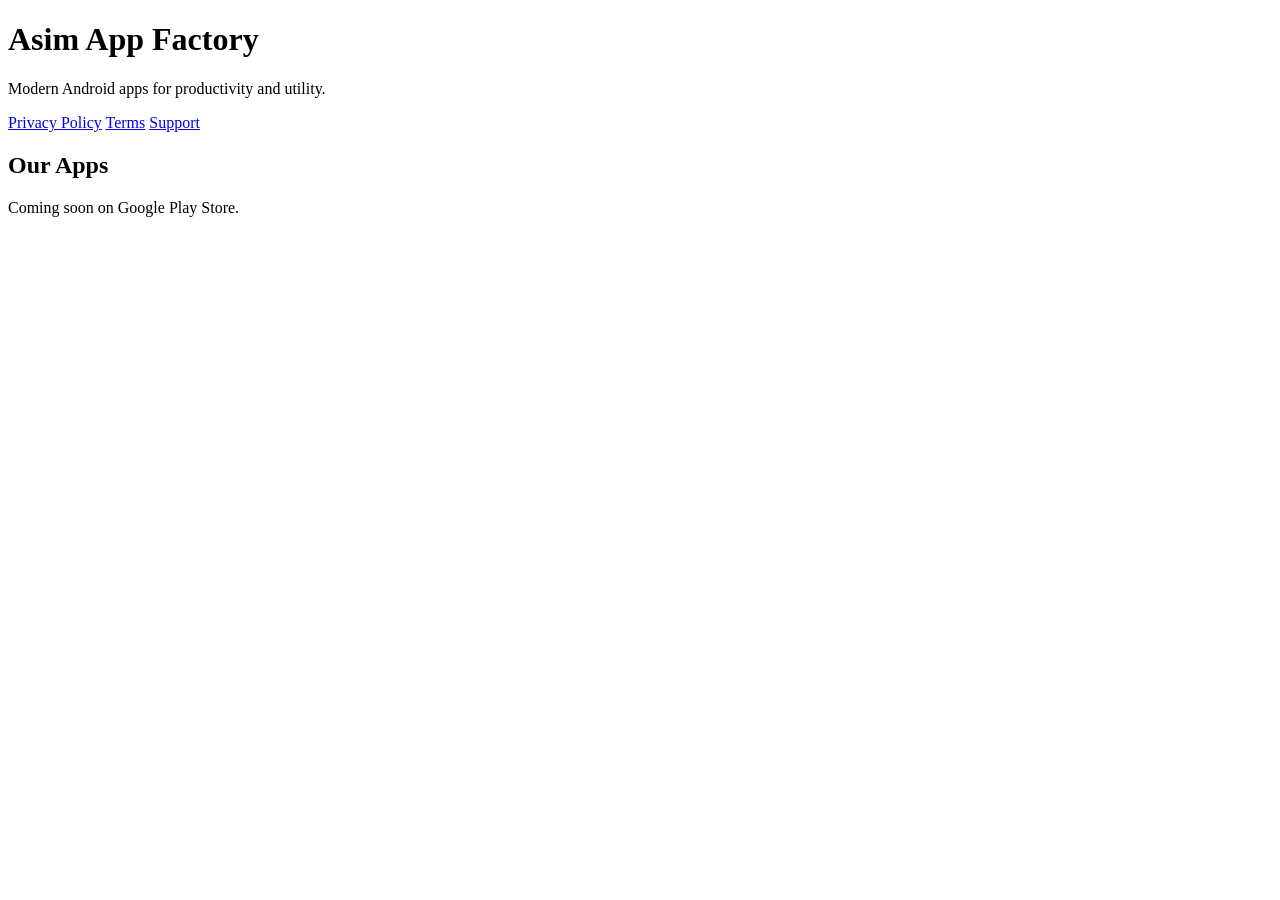
==== index.html @ 38bc04d2 "Add files via upload" ====
<!DOCTYPE html>
<html lang="en">
<head>
  <meta charset="UTF-8">
  <meta name="viewport" content="width=device-width, initial-scale=1.0">
  <title>Asim App Factory</title>
  <link rel="stylesheet" href="style.css">
</head>
<body>
  <header>
    <h1>Asim App Factory</h1>
    <p>Modern Android apps for productivity and utility.</p>
  </header>

  <nav>
    <a href="privacy-policy.html">Privacy Policy</a>
    <a href="terms.html">Terms</a>
    <a href="support.html">Support</a>
  </nav>

  <main>
    <h2>Our Apps</h2>
    <p>Coming soon on Google Play Store.</p>
  </main>
</body>
</html>
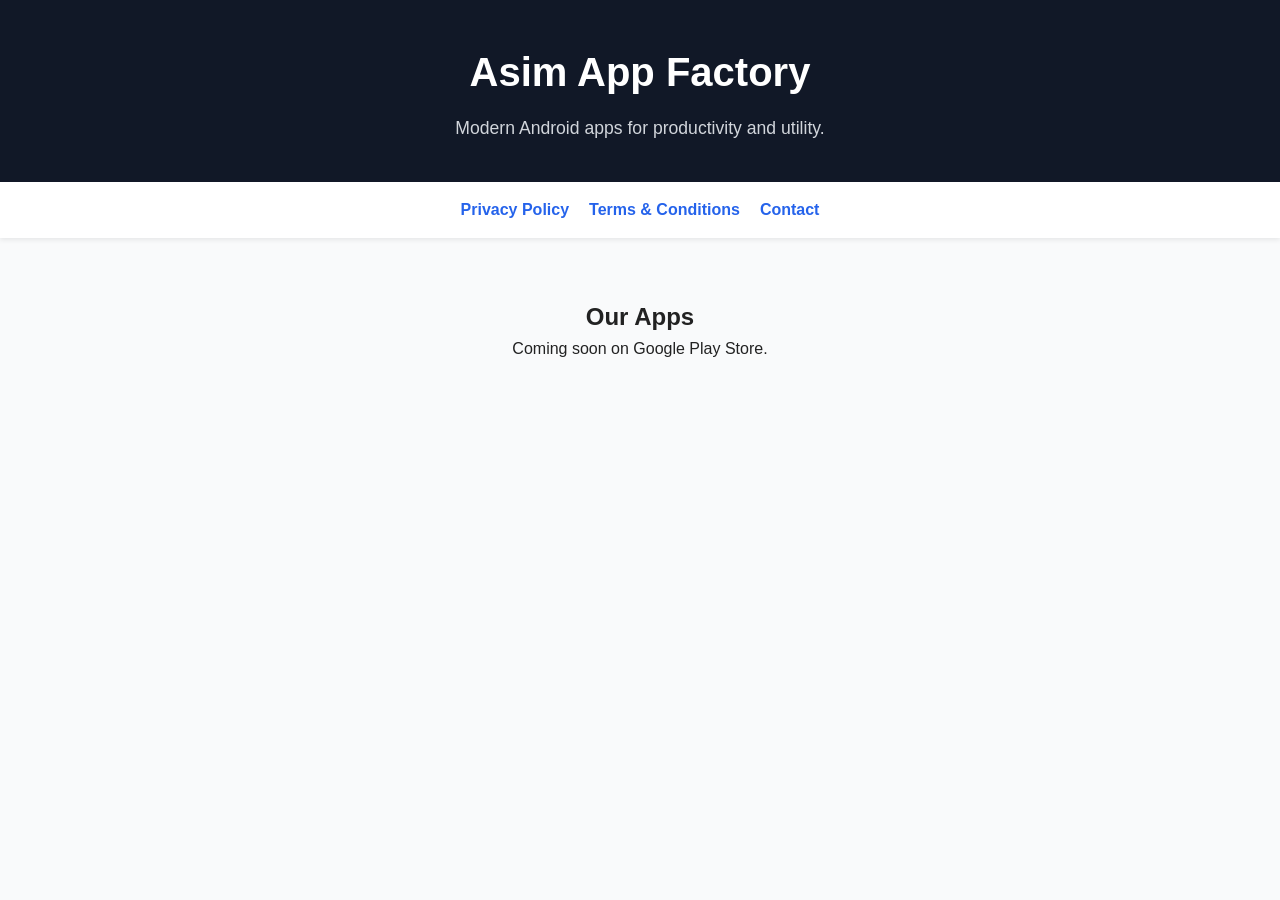
==== commit 8fcc34ec: "Update index.html" ====
--- a/index.html
+++ b/index.html
@@ -14,8 +14,8 @@
 
   <nav>
     <a href="privacy-policy.html">Privacy Policy</a>
-    <a href="terms.html">Terms</a>
-    <a href="support.html">Support</a>
+    <a href="terms.html">Terms & Conditions</a>
+    <a href="support.html">Contact</a>
   </nav>
 
   <main>
@@ -23,4 +23,4 @@
     <p>Coming soon on Google Play Store.</p>
   </main>
 </body>
-</html>+</html>
--- a/style.css
+++ b/style.css
@@ -0,0 +1,91 @@
+* {
+    margin: 0;
+    padding: 0;
+    box-sizing: border-box;
+}
+
+body {
+    font-family: Arial, sans-serif;
+    background-color: #f9fafb;
+    color: #222;
+    line-height: 1.6;
+}
+
+header {
+    background: #111827;
+    color: white;
+    padding: 40px 20px;
+    text-align: center;
+}
+
+header h1 {
+    font-size: 2.5rem;
+}
+
+header p {
+    margin-top: 10px;
+    font-size: 1.1rem;
+    color: #d1d5db;
+}
+
+nav {
+    display: flex;
+    justify-content: center;
+    gap: 20px;
+    background: white;
+    padding: 15px;
+    box-shadow: 0 2px 5px rgba(0,0,0,0.08);
+}
+
+nav a {
+    text-decoration: none;
+    color: #2563eb;
+    font-weight: bold;
+}
+
+nav a:hover {
+    color: #1d4ed8;
+}
+
+main {
+    max-width: 900px;
+    margin: 40px auto;
+    padding: 20px;
+    text-align: center;
+}
+
+section {
+    margin-bottom: 40px;
+}
+
+footer {
+    text-align: center;
+    padding: 20px;
+    background: #111827;
+    color: white;
+    margin-top: 40px;
+}
+
+.button {
+    display: inline-block;
+    background: #2563eb;
+    color: white;
+    padding: 12px 24px;
+    border-radius: 8px;
+    text-decoration: none;
+    margin-top: 15px;
+}
+
+.button:hover {
+    background: #1d4ed8;
+}
+
+@media (max-width: 768px) {
+    nav {
+        flex-direction: column;
+    }
+
+    header h1 {
+        font-size: 2rem;
+    }
+}
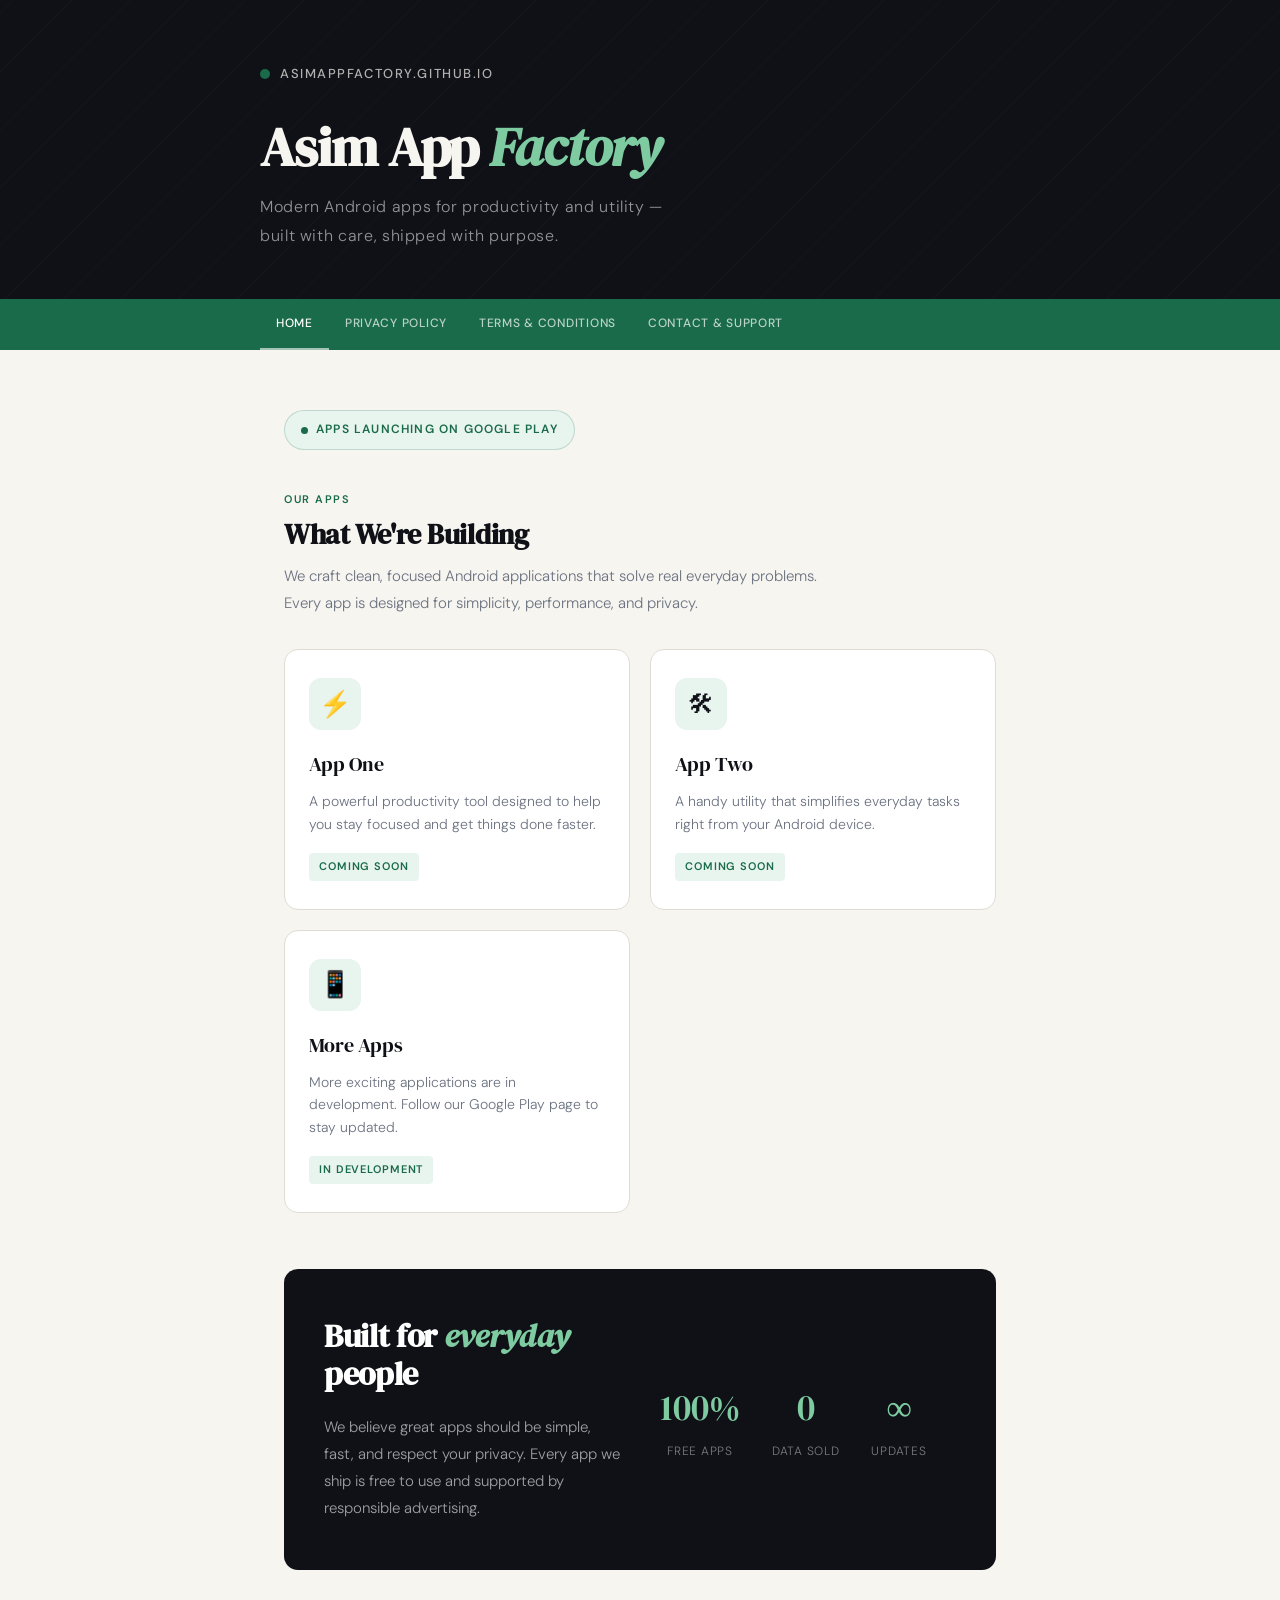
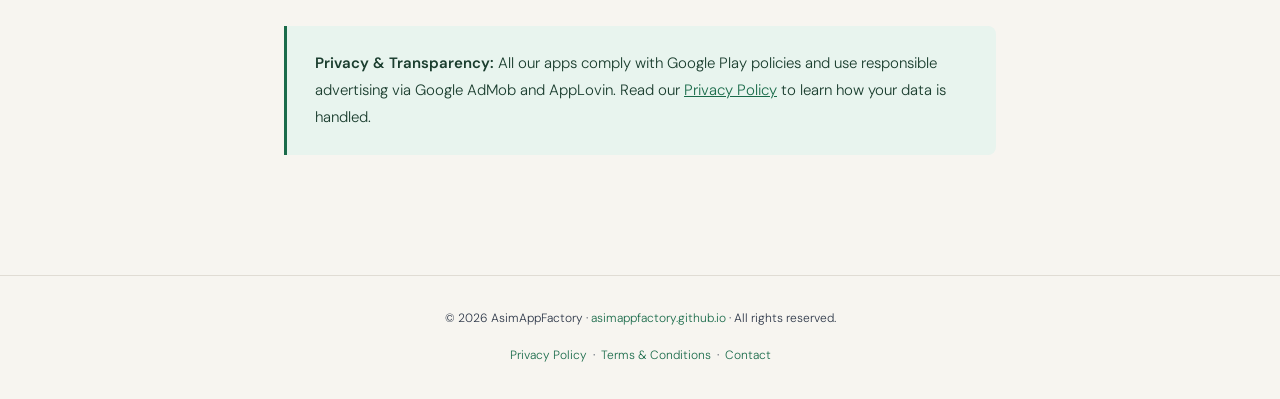
==== commit 0da7f472: "Add files via upload" ====
--- a/index.html
+++ b/index.html
@@ -1,26 +1,212 @@
 <!DOCTYPE html>
 <html lang="en">
 <head>
-  <meta charset="UTF-8">
-  <meta name="viewport" content="width=device-width, initial-scale=1.0">
+  <meta charset="UTF-8" />
+  <meta name="viewport" content="width=device-width, initial-scale=1.0"/>
   <title>Asim App Factory</title>
-  <link rel="stylesheet" href="style.css">
+  <link href="https://fonts.googleapis.com/css2?family=DM+Serif+Display:ital@0;1&family=DM+Sans:wght@300;400;500;600&display=swap" rel="stylesheet"/>
+  <link rel="stylesheet" href="style.css"/>
+  <style>
+    /* ── HOME-SPECIFIC STYLES ── */
+    .hero-tagline {
+      font-size: clamp(14px, 2vw, 16px);
+      color: rgba(255,255,255,.55);
+      font-weight: 300;
+      letter-spacing: .04em;
+      margin-top: 12px;
+      max-width: 420px;
+    }
+
+    .coming-soon-badge {
+      display: inline-flex;
+      align-items: center;
+      gap: 8px;
+      background: var(--accent-light);
+      color: var(--accent);
+      font-size: 12px;
+      font-weight: 600;
+      letter-spacing: .10em;
+      text-transform: uppercase;
+      padding: 8px 16px;
+      border-radius: 100px;
+      margin-bottom: 40px;
+      border: 1px solid rgba(26,107,74,.2);
+    }
+    .coming-soon-badge .dot {
+      width: 7px; height: 7px;
+      background: var(--accent);
+      border-radius: 50%;
+      animation: pulse 2s ease-in-out infinite;
+    }
+
+    .apps-grid {
+      display: grid;
+      grid-template-columns: repeat(auto-fill, minmax(260px, 1fr));
+      gap: 20px;
+      margin: 32px 0 56px;
+    }
+    .app-card {
+      background: #fff;
+      border: 1px solid var(--border);
+      border-radius: 14px;
+      padding: 28px 24px;
+      transition: box-shadow .25s, transform .25s;
+      position: relative;
+      overflow: hidden;
+    }
+    .app-card::before {
+      content: '';
+      position: absolute;
+      top: 0; left: 0; right: 0;
+      height: 3px;
+      background: var(--accent);
+      transform: scaleX(0);
+      transform-origin: left;
+      transition: transform .3s ease;
+    }
+    .app-card:hover { box-shadow: 0 8px 32px rgba(0,0,0,.09); transform: translateY(-3px); }
+    .app-card:hover::before { transform: scaleX(1); }
+    .app-icon {
+      width: 52px; height: 52px;
+      background: var(--accent-light);
+      border-radius: 12px;
+      display: flex; align-items: center; justify-content: center;
+      font-size: 26px;
+      margin-bottom: 16px;
+    }
+    .app-name { font-family: 'DM Serif Display', serif; font-size: 20px; margin-bottom: 8px; color: var(--ink); }
+    .app-desc { font-size: 14px; color: var(--muted); line-height: 1.6; margin-bottom: 16px; }
+    .app-status {
+      display: inline-block;
+      font-size: 11px;
+      font-weight: 600;
+      letter-spacing: .08em;
+      text-transform: uppercase;
+      padding: 4px 10px;
+      border-radius: 4px;
+      background: var(--accent-light);
+      color: var(--accent);
+    }
+
+    /* About strip */
+    .about-strip {
+      background: var(--ink);
+      border-radius: 14px;
+      padding: 48px 40px;
+      color: var(--paper);
+      display: grid;
+      grid-template-columns: 1fr 1fr;
+      gap: 40px;
+      align-items: center;
+      margin-bottom: 56px;
+    }
+    .about-strip h2 { font-family: 'DM Serif Display', serif; font-size: clamp(22px, 3.5vw, 32px); color: #fff; line-height: 1.2; }
+    .about-strip h2 em { font-style: italic; color: #7ecba1; }
+    .about-strip p { color: rgba(255,255,255,.6); font-size: 15px; }
+    .stat-row { display: flex; gap: 32px; }
+    .stat { text-align: center; }
+    .stat-num { font-family: 'DM Serif Display', serif; font-size: 36px; color: #7ecba1; }
+    .stat-label { font-size: 12px; color: rgba(255,255,255,.45); letter-spacing: .06em; text-transform: uppercase; }
+
+    @media(max-width: 600px) {
+      .about-strip { grid-template-columns: 1fr; padding: 32px 24px; }
+      .stat-row { justify-content: flex-start; }
+    }
+  </style>
 </head>
 <body>
+
+  <!-- ── HEADER ── -->
   <header>
-    <h1>Asim App Factory</h1>
-    <p>Modern Android apps for productivity and utility.</p>
+    <div class="header-inner">
+      <div class="brand">
+        <span class="brand-dot"></span>
+        <span class="brand-name">asimappfactory.github.io</span>
+      </div>
+      <h1>Asim App <em>Factory</em></h1>
+      <p class="hero-tagline">Modern Android apps for productivity and utility — built with care, shipped with purpose.</p>
+    </div>
   </header>
 
-  <nav>
-    <a href="privacy-policy.html">Privacy Policy</a>
-    <a href="terms.html">Terms & Conditions</a>
-    <a href="support.html">Contact</a>
+  <!-- ── STICKY NAV ── -->
+  <nav class="toc-bar" aria-label="Site navigation">
+    <div class="toc-inner">
+      <a href="index.html" class="active">Home</a>
+      <a href="privacy-policy.html">Privacy Policy</a>
+      <a href="terms.html">Terms &amp; Conditions</a>
+      <a href="support.html">Contact &amp; Support</a>
+    </div>
   </nav>
 
+  <!-- ── MAIN ── -->
   <main>
-    <h2>Our Apps</h2>
-    <p>Coming soon on Google Play Store.</p>
+
+    <div class="coming-soon-badge">
+      <span class="dot"></span>
+      Apps launching on Google Play
+    </div>
+
+    <div class="section-label">Our Apps</div>
+    <h2 class="section-heading">What We're Building</h2>
+    <p class="section-intro">We craft clean, focused Android applications that solve real everyday problems. Every app is designed for simplicity, performance, and privacy.</p>
+
+    <div class="apps-grid">
+      <div class="app-card">
+        <div class="app-icon">⚡</div>
+        <div class="app-name">App One</div>
+        <div class="app-desc">A powerful productivity tool designed to help you stay focused and get things done faster.</div>
+        <span class="app-status">Coming Soon</span>
+      </div>
+      <div class="app-card">
+        <div class="app-icon">🛠</div>
+        <div class="app-name">App Two</div>
+        <div class="app-desc">A handy utility that simplifies everyday tasks right from your Android device.</div>
+        <span class="app-status">Coming Soon</span>
+      </div>
+      <div class="app-card">
+        <div class="app-icon">📱</div>
+        <div class="app-name">More Apps</div>
+        <div class="app-desc">More exciting applications are in development. Follow our Google Play page to stay updated.</div>
+        <span class="app-status">In Development</span>
+      </div>
+    </div>
+
+    <div class="about-strip">
+      <div>
+        <h2>Built for <em>everyday</em> people</h2>
+        <p style="margin-top:16px;">We believe great apps should be simple, fast, and respect your privacy. Every app we ship is free to use and supported by responsible advertising.</p>
+      </div>
+      <div class="stat-row">
+        <div class="stat">
+          <div class="stat-num">100%</div>
+          <div class="stat-label">Free Apps</div>
+        </div>
+        <div class="stat">
+          <div class="stat-num">0</div>
+          <div class="stat-label">Data Sold</div>
+        </div>
+        <div class="stat">
+          <div class="stat-num">∞</div>
+          <div class="stat-label">Updates</div>
+        </div>
+      </div>
+    </div>
+
+    <div class="info-card">
+      <strong>Privacy &amp; Transparency:</strong> All our apps comply with Google Play policies and use responsible advertising via Google AdMob and AppLovin. Read our <a href="privacy-policy.html">Privacy Policy</a> to learn how your data is handled.
+    </div>
+
   </main>
+
+  <!-- ── FOOTER ── -->
+  <footer>
+    <p>© 2026 AsimAppFactory · <a href="https://asimappfactory.github.io">asimappfactory.github.io</a> · All rights reserved.</p>
+    <p style="margin-top:6px;">
+      <a href="privacy-policy.html">Privacy Policy</a> &nbsp;·&nbsp;
+      <a href="terms.html">Terms &amp; Conditions</a> &nbsp;·&nbsp;
+      <a href="support.html">Contact</a>
+    </p>
+  </footer>
+
 </body>
 </html>
--- a/style.css
+++ b/style.css
@@ -1,91 +1,324 @@
-* {
-    margin: 0;
-    padding: 0;
-    box-sizing: border-box;
-}
+/* ════════════════════════════════════════
+   AsimAppFactory – Shared Design System
+   style.css  (all pages import this)
+   ════════════════════════════════════════ */
+
+*, *::before, *::after { box-sizing: border-box; margin: 0; padding: 0; }
+
+:root {
+  --ink: #0f1117;
+  --paper: #f7f5f0;
+  --accent: #1a6b4a;
+  --accent-light: #e8f4ee;
+  --muted: #6b7280;
+  --border: #e0dcd4;
+  --rule: #c8c0b4;
+}
+
+html { scroll-behavior: smooth; }
 
 body {
-    font-family: Arial, sans-serif;
-    background-color: #f9fafb;
-    color: #222;
-    line-height: 1.6;
-}
-
+  background: var(--paper);
+  color: var(--ink);
+  font-family: 'DM Sans', sans-serif;
+  font-weight: 300;
+  line-height: 1.8;
+  font-size: 16px;
+}
+
+/* ── HEADER ── */
 header {
-    background: #111827;
-    color: white;
-    padding: 40px 20px;
-    text-align: center;
-}
-
+  background: var(--ink);
+  color: var(--paper);
+  padding: 60px 24px 48px;
+  position: relative;
+  overflow: hidden;
+}
+header::before {
+  content: '';
+  position: absolute;
+  inset: 0;
+  background: repeating-linear-gradient(
+    -45deg,
+    transparent,
+    transparent 40px,
+    rgba(255,255,255,.025) 40px,
+    rgba(255,255,255,.025) 41px
+  );
+}
+.header-inner {
+  max-width: 760px;
+  margin: 0 auto;
+  position: relative;
+}
+.brand {
+  display: inline-flex;
+  align-items: center;
+  gap: 10px;
+  margin-bottom: 32px;
+}
+.brand-dot {
+  width: 10px; height: 10px;
+  background: var(--accent);
+  border-radius: 50%;
+  display: inline-block;
+  animation: pulse 2s ease-in-out infinite;
+}
+@keyframes pulse {
+  0%, 100% { transform: scale(1); opacity: 1; }
+  50%       { transform: scale(1.4); opacity: .7; }
+}
+.brand-name {
+  font-family: 'DM Sans', sans-serif;
+  font-weight: 500;
+  font-size: 13px;
+  letter-spacing: .12em;
+  text-transform: uppercase;
+  opacity: .7;
+}
 header h1 {
-    font-size: 2.5rem;
-}
-
-header p {
-    margin-top: 10px;
-    font-size: 1.1rem;
-    color: #d1d5db;
-}
-
-nav {
-    display: flex;
-    justify-content: center;
-    gap: 20px;
-    background: white;
-    padding: 15px;
-    box-shadow: 0 2px 5px rgba(0,0,0,0.08);
-}
-
-nav a {
-    text-decoration: none;
-    color: #2563eb;
-    font-weight: bold;
-}
-
-nav a:hover {
-    color: #1d4ed8;
-}
-
+  font-family: 'DM Serif Display', serif;
+  font-size: clamp(36px, 6vw, 54px);
+  line-height: 1.1;
+  margin-bottom: 16px;
+  letter-spacing: -.02em;
+}
+header h1 em {
+  font-style: italic;
+  color: #7ecba1;
+}
+.meta {
+  font-size: 13px;
+  opacity: .5;
+  letter-spacing: .04em;
+}
+
+/* ── STICKY NAV ── */
+.toc-bar {
+  background: var(--accent);
+  padding: 0 24px;
+  position: sticky;
+  top: 0;
+  z-index: 100;
+  overflow-x: auto;
+  -webkit-overflow-scrolling: touch;
+}
+.toc-bar::-webkit-scrollbar { display: none; }
+.toc-inner {
+  max-width: 760px;
+  margin: 0 auto;
+  display: flex;
+  gap: 0;
+}
+.toc-bar a {
+  color: rgba(255,255,255,.7);
+  text-decoration: none;
+  font-size: 12px;
+  font-weight: 500;
+  letter-spacing: .06em;
+  text-transform: uppercase;
+  padding: 14px 16px;
+  white-space: nowrap;
+  border-bottom: 2px solid transparent;
+  transition: color .2s, border-color .2s;
+}
+.toc-bar a:hover,
+.toc-bar a.active {
+  color: #fff;
+  border-bottom-color: rgba(255,255,255,.6);
+}
+
+/* ── MAIN ── */
 main {
-    max-width: 900px;
-    margin: 40px auto;
-    padding: 20px;
-    text-align: center;
-}
-
+  max-width: 760px;
+  margin: 0 auto;
+  padding: 60px 24px 80px;
+}
+
+/* ── TYPOGRAPHY ── */
+.section-label {
+  font-size: 11px;
+  font-weight: 600;
+  letter-spacing: .14em;
+  text-transform: uppercase;
+  color: var(--accent);
+  margin-bottom: 8px;
+}
+.section-heading {
+  font-family: 'DM Serif Display', serif;
+  font-size: clamp(22px, 3.5vw, 28px);
+  letter-spacing: -.01em;
+  line-height: 1.2;
+  margin-bottom: 12px;
+  color: var(--ink);
+}
+.section-intro {
+  color: var(--muted);
+  font-size: 15px;
+  margin-bottom: 32px;
+  max-width: 560px;
+}
+
+h2 {
+  font-family: 'DM Serif Display', serif;
+  font-size: clamp(22px, 3.5vw, 28px);
+  letter-spacing: -.01em;
+  line-height: 1.2;
+  margin-bottom: 20px;
+  color: var(--ink);
+}
+h3 {
+  font-family: 'DM Serif Display', serif;
+  font-size: 18px;
+  margin-bottom: 12px;
+  color: var(--ink);
+}
+
+p { margin-bottom: 16px; color: #2d3748; }
+p:last-child { margin-bottom: 0; }
+
+ul, ol {
+  padding-left: 20px;
+  margin-bottom: 16px;
+  color: #2d3748;
+}
+li { margin-bottom: 8px; }
+li::marker { color: var(--accent); }
+
+a { color: var(--accent); }
+
+/* ── SECTIONS ── */
 section {
-    margin-bottom: 40px;
-}
-
+  margin-bottom: 52px;
+  padding-bottom: 52px;
+  border-bottom: 1px solid var(--border);
+}
+section:last-of-type { border-bottom: none; }
+
+/* ── REUSABLE COMPONENTS ── */
+
+/* Info / intro card */
+.info-card {
+  background: var(--accent-light);
+  border-left: 3px solid var(--accent);
+  border-radius: 0 8px 8px 0;
+  padding: 24px 28px;
+  margin-bottom: 40px;
+  font-size: 15px;
+  color: #1a3d2e;
+}
+.info-card strong { font-weight: 600; }
+
+/* White bordered highlight box */
+.highlight-box {
+  background: #fff;
+  border: 1px solid var(--border);
+  border-radius: 10px;
+  padding: 24px 28px;
+  margin: 20px 0;
+}
+
+/* Network / feature card grid */
+.card-grid {
+  display: grid;
+  grid-template-columns: repeat(auto-fit, minmax(200px, 1fr));
+  gap: 16px;
+  margin: 24px 0;
+}
+.card-item {
+  border: 1px solid var(--border);
+  border-radius: 10px;
+  padding: 20px;
+  background: #fff;
+  transition: box-shadow .2s, transform .2s;
+}
+.card-item:hover {
+  box-shadow: 0 4px 20px rgba(0,0,0,.08);
+  transform: translateY(-2px);
+}
+.card-item .card-name {
+  font-weight: 600;
+  font-size: 14px;
+  margin-bottom: 6px;
+  color: var(--ink);
+}
+.card-item .card-desc {
+  font-size: 13px;
+  color: var(--muted);
+  line-height: 1.5;
+}
+.card-item a {
+  display: inline-block;
+  margin-top: 10px;
+  font-size: 12px;
+  font-weight: 500;
+  color: var(--accent);
+  text-decoration: none;
+  border-bottom: 1px solid currentColor;
+}
+
+/* Rights list */
+.rights-list {
+  list-style: none;
+  padding: 0;
+}
+.rights-list li {
+  display: flex;
+  gap: 12px;
+  align-items: flex-start;
+  padding: 12px 0;
+  border-bottom: 1px solid var(--border);
+}
+.rights-list li:last-child { border-bottom: none; }
+.rights-list .icon {
+  flex-shrink: 0;
+  width: 28px; height: 28px;
+  background: var(--accent-light);
+  color: var(--accent);
+  border-radius: 6px;
+  display: flex; align-items: center; justify-content: center;
+  font-size: 14px;
+}
+.rights-list .text strong { display: block; font-size: 14px; font-weight: 600; margin-bottom: 2px; }
+.rights-list .text span   { font-size: 13px; color: var(--muted); }
+
+/* Dark CTA / contact card */
+.dark-card {
+  background: var(--ink);
+  color: var(--paper);
+  border-radius: 12px;
+  padding: 36px;
+  text-align: center;
+}
+.dark-card h2 { color: #fff; margin-bottom: 10px; }
+.dark-card p  { color: rgba(255,255,255,.6); margin-bottom: 20px; }
+.dark-card a.btn {
+  display: inline-block;
+  background: var(--accent);
+  color: #fff;
+  text-decoration: none;
+  padding: 12px 28px;
+  border-radius: 6px;
+  font-weight: 500;
+  font-size: 14px;
+  letter-spacing: .04em;
+  transition: opacity .2s;
+}
+.dark-card a.btn:hover { opacity: .85; }
+
+/* ── FOOTER ── */
 footer {
-    text-align: center;
-    padding: 20px;
-    background: #111827;
-    color: white;
-    margin-top: 40px;
-}
-
-.button {
-    display: inline-block;
-    background: #2563eb;
-    color: white;
-    padding: 12px 24px;
-    border-radius: 8px;
-    text-decoration: none;
-    margin-top: 15px;
-}
-
-.button:hover {
-    background: #1d4ed8;
-}
-
-@media (max-width: 768px) {
-    nav {
-        flex-direction: column;
-    }
-
-    header h1 {
-        font-size: 2rem;
-    }
-}
+  text-align: center;
+  padding: 32px 24px;
+  font-size: 12px;
+  color: var(--muted);
+  border-top: 1px solid var(--border);
+}
+footer a { color: var(--accent); text-decoration: none; }
+
+/* ── RESPONSIVE ── */
+@media (max-width: 480px) {
+  header { padding: 40px 20px 36px; }
+  main   { padding: 40px 20px 60px; }
+  .dark-card { padding: 28px 20px; }
+}
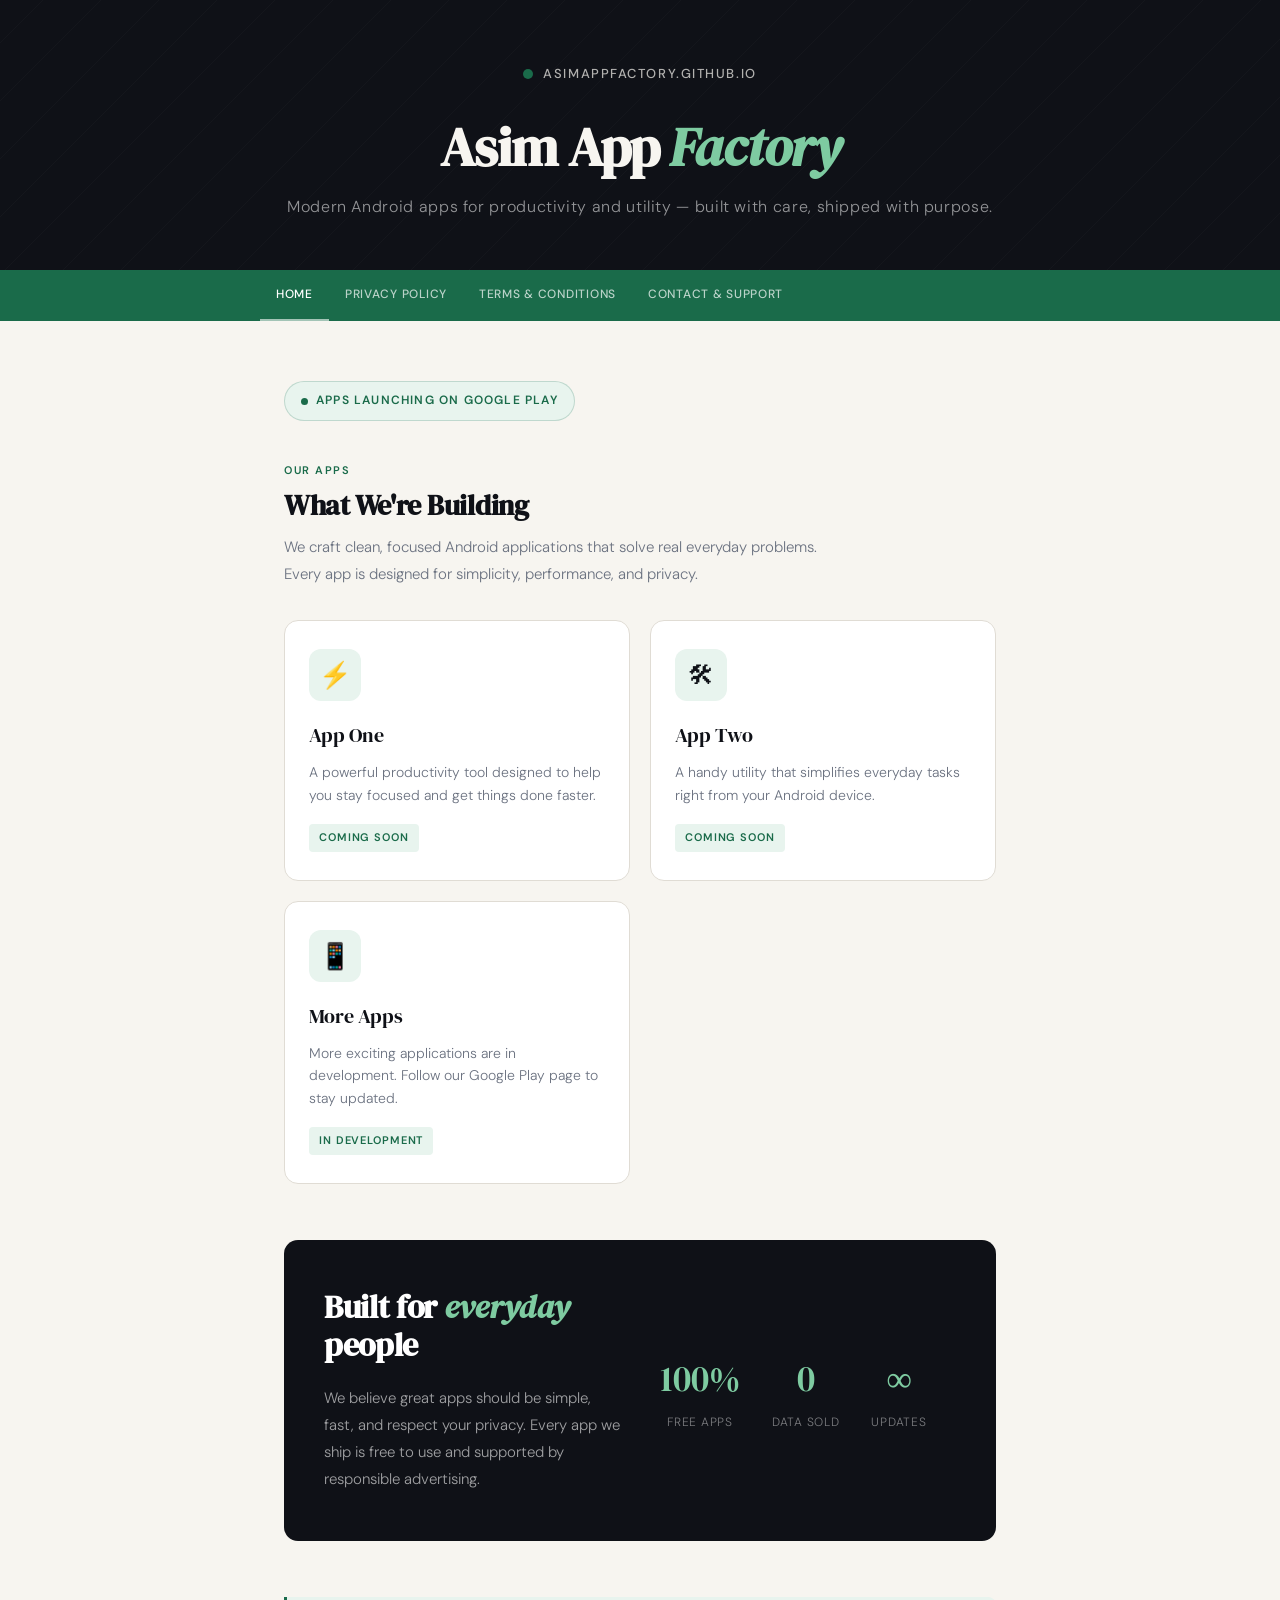
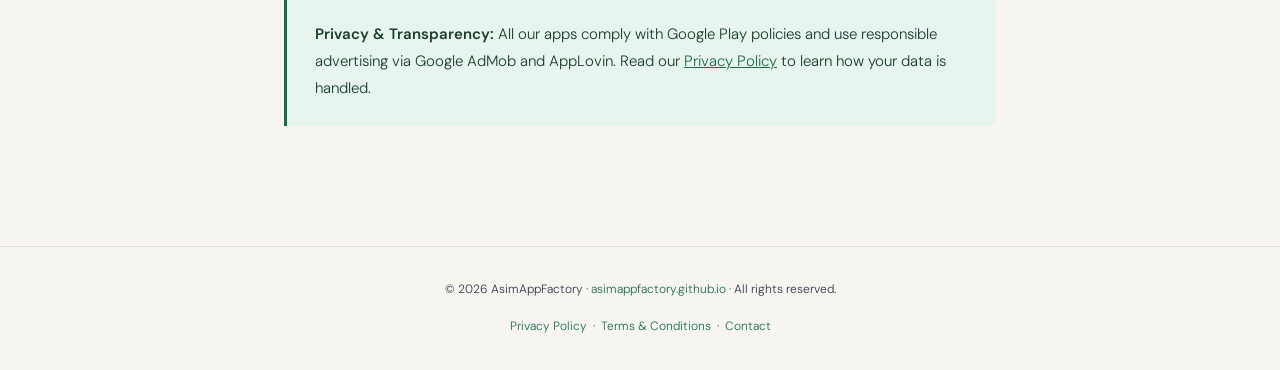
==== commit 58e05918: "Add files via upload" ====
--- a/index.html
+++ b/index.html
@@ -14,7 +14,6 @@
       font-weight: 300;
       letter-spacing: .04em;
       margin-top: 12px;
-      max-width: 420px;
     }
 
     .coming-soon-badge {
--- a/style.css
+++ b/style.css
@@ -50,6 +50,10 @@
   max-width: 760px;
   margin: 0 auto;
   position: relative;
+  text-align: center;
+}
+.header-inner .brand {
+  justify-content: center;
 }
 .brand {
   display: inline-flex;
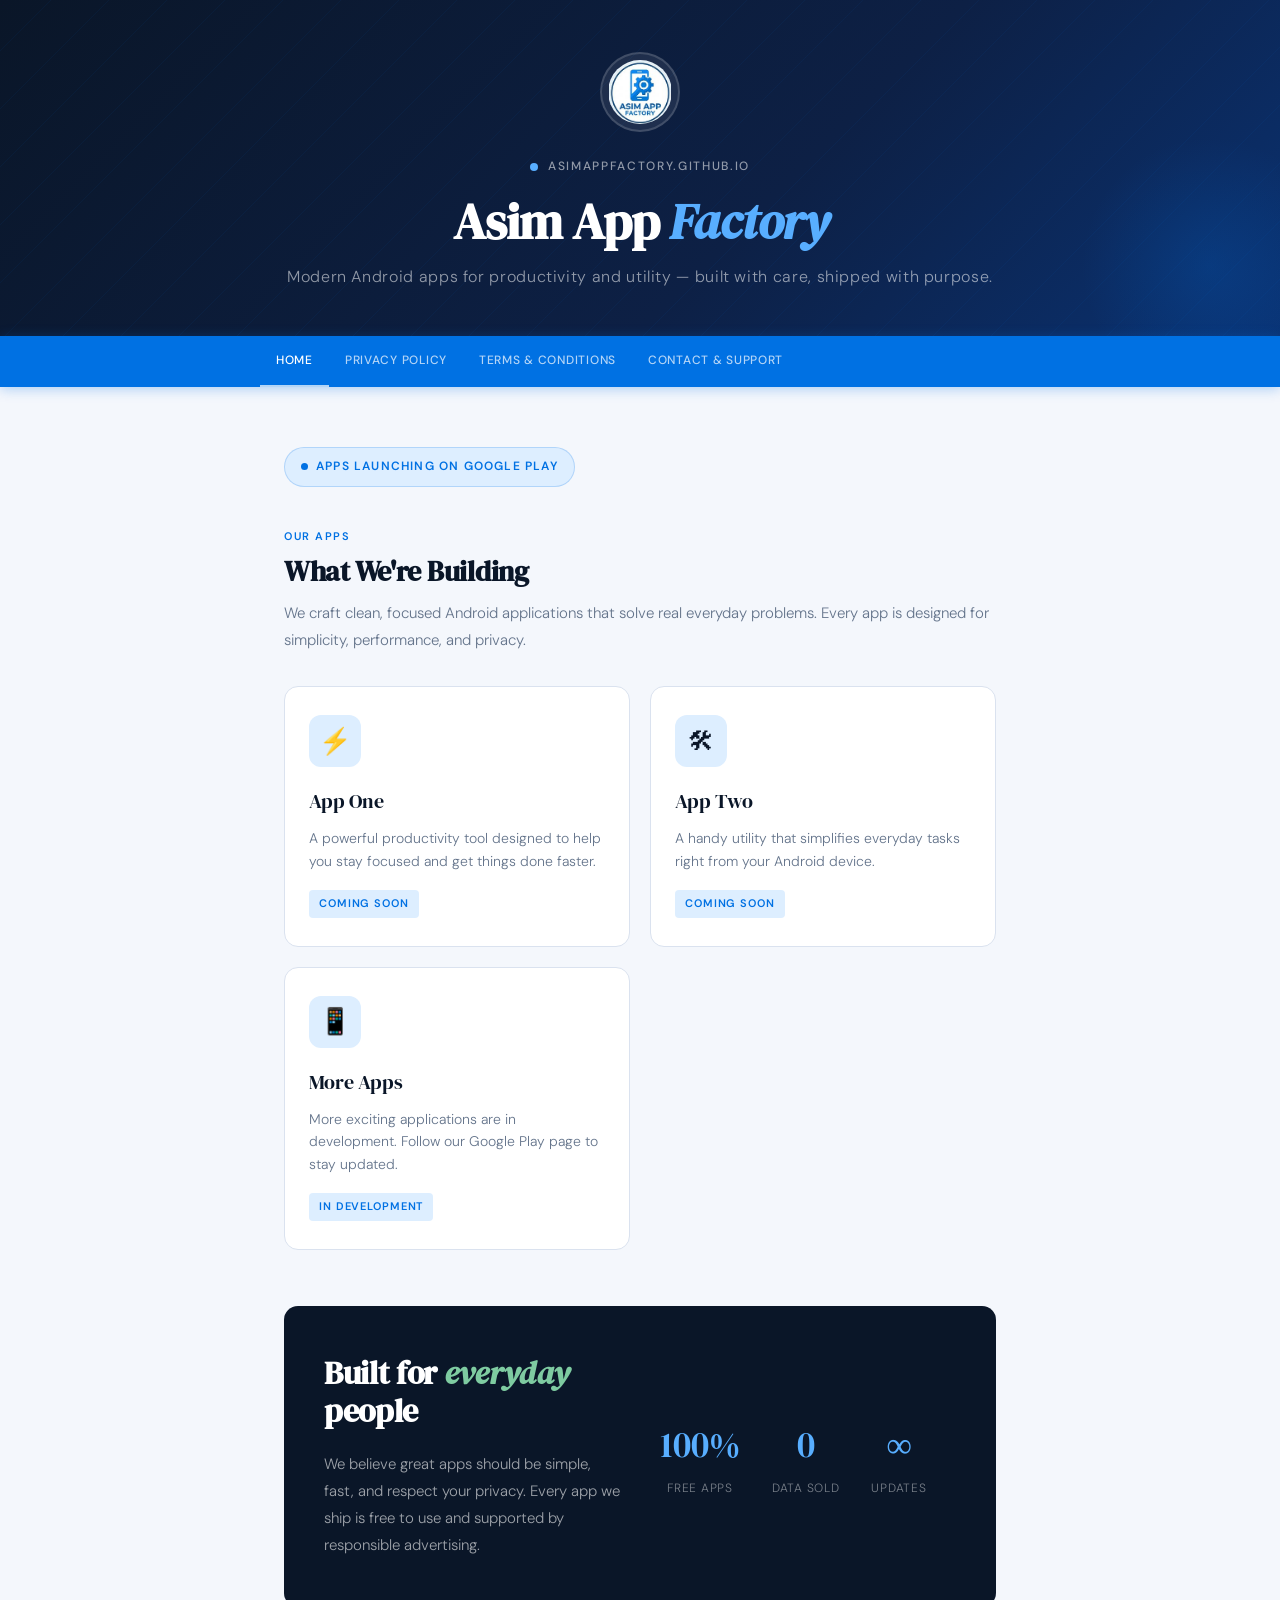
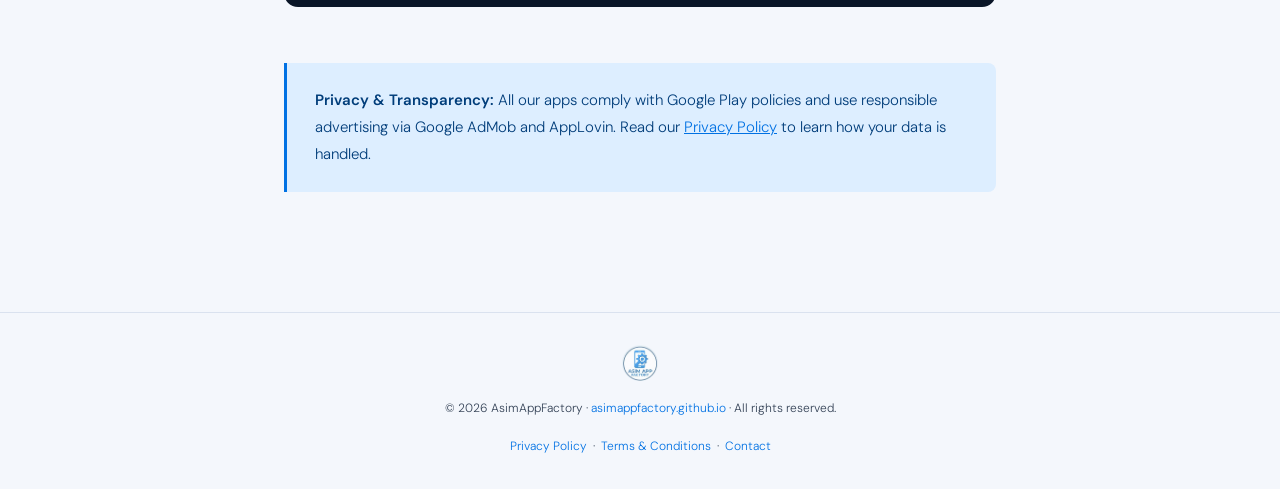
==== commit c2eb6ebf: "Add files via upload" ====
--- a/index.html
+++ b/index.html
@@ -29,7 +29,7 @@
       padding: 8px 16px;
       border-radius: 100px;
       margin-bottom: 40px;
-      border: 1px solid rgba(26,107,74,.2);
+      border: 1px solid rgba(0,113,227,.2);
     }
     .coming-soon-badge .dot {
       width: 7px; height: 7px;
@@ -104,7 +104,7 @@
     .about-strip p { color: rgba(255,255,255,.6); font-size: 15px; }
     .stat-row { display: flex; gap: 32px; }
     .stat { text-align: center; }
-    .stat-num { font-family: 'DM Serif Display', serif; font-size: 36px; color: #7ecba1; }
+    .stat-num { font-family: 'DM Serif Display', serif; font-size: 36px; color: #58aeff; }
     .stat-label { font-size: 12px; color: rgba(255,255,255,.45); letter-spacing: .06em; text-transform: uppercase; }
 
     @media(max-width: 600px) {
@@ -118,6 +118,7 @@
   <!-- ── HEADER ── -->
   <header>
     <div class="header-inner">
+      <img src="logo.png" alt="Asim App Factory" class="header-logo"/>
       <div class="brand">
         <span class="brand-dot"></span>
         <span class="brand-name">asimappfactory.github.io</span>
@@ -191,7 +192,7 @@
       </div>
     </div>
 
-    <div class="info-card">
+    <div class="info-card" style="color:#003d7a;">
       <strong>Privacy &amp; Transparency:</strong> All our apps comply with Google Play policies and use responsible advertising via Google AdMob and AppLovin. Read our <a href="privacy-policy.html">Privacy Policy</a> to learn how your data is handled.
     </div>
 
@@ -199,6 +200,7 @@
 
   <!-- ── FOOTER ── -->
   <footer>
+    <img src="logo.png" alt="Asim App Factory" class="footer-logo"/>
     <p>© 2026 AsimAppFactory · <a href="https://asimappfactory.github.io">asimappfactory.github.io</a> · All rights reserved.</p>
     <p style="margin-top:6px;">
       <a href="privacy-policy.html">Privacy Policy</a> &nbsp;·&nbsp;
--- a/style.css
+++ b/style.css
@@ -1,18 +1,21 @@
 /* ════════════════════════════════════════
    AsimAppFactory – Shared Design System
    style.css  (all pages import this)
+   Color scheme: Brand Blue from logo
    ════════════════════════════════════════ */
 
 *, *::before, *::after { box-sizing: border-box; margin: 0; padding: 0; }
 
 :root {
-  --ink: #0f1117;
-  --paper: #f7f5f0;
-  --accent: #1a6b4a;
-  --accent-light: #e8f4ee;
-  --muted: #6b7280;
-  --border: #e0dcd4;
-  --rule: #c8c0b4;
+  --ink: #0a1628;
+  --paper: #f4f7fc;
+  --accent: #0071e3;
+  --accent-dark: #0058b0;
+  --accent-light: #ddeeff;
+  --accent-glow: rgba(0,113,227,.15);
+  --muted: #64748b;
+  --border: #dae2ef;
+  --white: #ffffff;
 }
 
 html { scroll-behavior: smooth; }
@@ -28,9 +31,9 @@
 
 /* ── HEADER ── */
 header {
-  background: var(--ink);
-  color: var(--paper);
-  padding: 60px 24px 48px;
+  background: linear-gradient(135deg, #0a1628 0%, #0d2045 60%, #0a3272 100%);
+  color: var(--white);
+  padding: 52px 24px 44px;
   position: relative;
   overflow: hidden;
 }
@@ -42,58 +45,87 @@
     -45deg,
     transparent,
     transparent 40px,
-    rgba(255,255,255,.025) 40px,
-    rgba(255,255,255,.025) 41px
+    rgba(0,113,227,.06) 40px,
+    rgba(0,113,227,.06) 41px
   );
+}
+header::after {
+  content: '';
+  position: absolute;
+  bottom: -60px; right: -60px;
+  width: 260px; height: 260px;
+  background: radial-gradient(circle, rgba(0,113,227,.18) 0%, transparent 70%);
+  border-radius: 50%;
 }
 .header-inner {
   max-width: 760px;
   margin: 0 auto;
   position: relative;
   text-align: center;
-}
-.header-inner .brand {
-  justify-content: center;
-}
+  z-index: 1;
+}
+.header-inner .brand { justify-content: center; }
+
+/* Logo in header */
+.header-logo {
+  width: 80px;
+  height: 80px;
+  object-fit: contain;
+  border-radius: 50%;
+  background: rgba(255,255,255,.08);
+  border: 2px solid rgba(255,255,255,.15);
+  padding: 6px;
+  margin-bottom: 20px;
+  display: block;
+  margin-left: auto;
+  margin-right: auto;
+  animation: floatLogo 4s ease-in-out infinite;
+}
+@keyframes floatLogo {
+  0%, 100% { transform: translateY(0); }
+  50%       { transform: translateY(-5px); }
+}
+
 .brand {
   display: inline-flex;
   align-items: center;
   gap: 10px;
-  margin-bottom: 32px;
+  margin-bottom: 16px;
 }
 .brand-dot {
-  width: 10px; height: 10px;
-  background: var(--accent);
+  width: 8px; height: 8px;
+  background: #58aeff;
   border-radius: 50%;
   display: inline-block;
   animation: pulse 2s ease-in-out infinite;
 }
 @keyframes pulse {
-  0%, 100% { transform: scale(1); opacity: 1; }
-  50%       { transform: scale(1.4); opacity: .7; }
+  0%, 100% { transform: scale(1); opacity: 1; box-shadow: 0 0 0 0 rgba(88,174,255,.4); }
+  50%       { transform: scale(1.3); opacity: .8; box-shadow: 0 0 0 6px rgba(88,174,255,0); }
 }
 .brand-name {
   font-family: 'DM Sans', sans-serif;
   font-weight: 500;
-  font-size: 13px;
-  letter-spacing: .12em;
+  font-size: 12px;
+  letter-spacing: .14em;
   text-transform: uppercase;
-  opacity: .7;
+  color: rgba(255,255,255,.55);
 }
 header h1 {
   font-family: 'DM Serif Display', serif;
-  font-size: clamp(36px, 6vw, 54px);
+  font-size: clamp(32px, 6vw, 50px);
   line-height: 1.1;
-  margin-bottom: 16px;
+  margin-bottom: 14px;
   letter-spacing: -.02em;
+  color: #fff;
 }
 header h1 em {
   font-style: italic;
-  color: #7ecba1;
+  color: #58aeff;
 }
 .meta {
   font-size: 13px;
-  opacity: .5;
+  color: rgba(255,255,255,.4);
   letter-spacing: .04em;
 }
 
@@ -106,6 +138,7 @@
   z-index: 100;
   overflow-x: auto;
   -webkit-overflow-scrolling: touch;
+  box-shadow: 0 2px 12px rgba(0,113,227,.3);
 }
 .toc-bar::-webkit-scrollbar { display: none; }
 .toc-inner {
@@ -129,7 +162,7 @@
 .toc-bar a:hover,
 .toc-bar a.active {
   color: #fff;
-  border-bottom-color: rgba(255,255,255,.6);
+  border-bottom-color: rgba(255,255,255,.7);
 }
 
 /* ── MAIN ── */
@@ -160,7 +193,6 @@
   color: var(--muted);
   font-size: 15px;
   margin-bottom: 32px;
-  max-width: 560px;
 }
 
 h2 {
@@ -178,17 +210,12 @@
   color: var(--ink);
 }
 
-p { margin-bottom: 16px; color: #2d3748; }
+p { margin-bottom: 16px; color: #334155; }
 p:last-child { margin-bottom: 0; }
 
-ul, ol {
-  padding-left: 20px;
-  margin-bottom: 16px;
-  color: #2d3748;
-}
+ul, ol { padding-left: 20px; margin-bottom: 16px; color: #334155; }
 li { margin-bottom: 8px; }
 li::marker { color: var(--accent); }
-
 a { color: var(--accent); }
 
 /* ── SECTIONS ── */
@@ -199,9 +226,8 @@
 }
 section:last-of-type { border-bottom: none; }
 
-/* ── REUSABLE COMPONENTS ── */
-
-/* Info / intro card */
+/* ── COMPONENTS ── */
+
 .info-card {
   background: var(--accent-light);
   border-left: 3px solid var(--accent);
@@ -209,20 +235,18 @@
   padding: 24px 28px;
   margin-bottom: 40px;
   font-size: 15px;
-  color: #1a3d2e;
+  color: #003d7a;
 }
 .info-card strong { font-weight: 600; }
 
-/* White bordered highlight box */
 .highlight-box {
-  background: #fff;
+  background: var(--white);
   border: 1px solid var(--border);
   border-radius: 10px;
   padding: 24px 28px;
   margin: 20px 0;
 }
 
-/* Network / feature card grid */
 .card-grid {
   display: grid;
   grid-template-columns: repeat(auto-fit, minmax(200px, 1fr));
@@ -233,82 +257,63 @@
   border: 1px solid var(--border);
   border-radius: 10px;
   padding: 20px;
-  background: #fff;
+  background: var(--white);
   transition: box-shadow .2s, transform .2s;
 }
 .card-item:hover {
-  box-shadow: 0 4px 20px rgba(0,0,0,.08);
+  box-shadow: 0 4px 20px var(--accent-glow);
   transform: translateY(-2px);
-}
-.card-item .card-name {
-  font-weight: 600;
-  font-size: 14px;
-  margin-bottom: 6px;
-  color: var(--ink);
-}
-.card-item .card-desc {
-  font-size: 13px;
-  color: var(--muted);
-  line-height: 1.5;
-}
+  border-color: rgba(0,113,227,.25);
+}
+.card-item .card-name { font-weight: 600; font-size: 14px; margin-bottom: 6px; color: var(--ink); }
+.card-item .card-desc { font-size: 13px; color: var(--muted); line-height: 1.5; }
 .card-item a {
-  display: inline-block;
-  margin-top: 10px;
-  font-size: 12px;
-  font-weight: 500;
-  color: var(--accent);
-  text-decoration: none;
+  display: inline-block; margin-top: 10px; font-size: 12px;
+  font-weight: 500; color: var(--accent); text-decoration: none;
   border-bottom: 1px solid currentColor;
 }
 
-/* Rights list */
-.rights-list {
-  list-style: none;
-  padding: 0;
-}
+.rights-list { list-style: none; padding: 0; }
 .rights-list li {
-  display: flex;
-  gap: 12px;
-  align-items: flex-start;
-  padding: 12px 0;
-  border-bottom: 1px solid var(--border);
+  display: flex; gap: 12px; align-items: flex-start;
+  padding: 12px 0; border-bottom: 1px solid var(--border);
 }
 .rights-list li:last-child { border-bottom: none; }
 .rights-list .icon {
-  flex-shrink: 0;
-  width: 28px; height: 28px;
-  background: var(--accent-light);
-  color: var(--accent);
-  border-radius: 6px;
-  display: flex; align-items: center; justify-content: center;
-  font-size: 14px;
+  flex-shrink: 0; width: 28px; height: 28px;
+  background: var(--accent-light); color: var(--accent);
+  border-radius: 6px; display: flex; align-items: center;
+  justify-content: center; font-size: 14px;
 }
 .rights-list .text strong { display: block; font-size: 14px; font-weight: 600; margin-bottom: 2px; }
 .rights-list .text span   { font-size: 13px; color: var(--muted); }
 
-/* Dark CTA / contact card */
 .dark-card {
   background: var(--ink);
-  color: var(--paper);
+  color: var(--white);
   border-radius: 12px;
   padding: 36px;
   text-align: center;
-}
-.dark-card h2 { color: #fff; margin-bottom: 10px; }
-.dark-card p  { color: rgba(255,255,255,.6); margin-bottom: 20px; }
+  position: relative;
+  overflow: hidden;
+}
+.dark-card::before {
+  content: '';
+  position: absolute;
+  top: -40px; right: -40px;
+  width: 180px; height: 180px;
+  background: radial-gradient(circle, rgba(0,113,227,.25) 0%, transparent 70%);
+  border-radius: 50%;
+}
+.dark-card h2 { color: #fff; margin-bottom: 10px; position: relative; }
+.dark-card p  { color: rgba(255,255,255,.6); margin-bottom: 20px; position: relative; }
 .dark-card a.btn {
-  display: inline-block;
-  background: var(--accent);
-  color: #fff;
-  text-decoration: none;
-  padding: 12px 28px;
-  border-radius: 6px;
-  font-weight: 500;
-  font-size: 14px;
-  letter-spacing: .04em;
-  transition: opacity .2s;
-}
-.dark-card a.btn:hover { opacity: .85; }
+  display: inline-block; background: var(--accent); color: #fff;
+  text-decoration: none; padding: 12px 28px; border-radius: 6px;
+  font-weight: 500; font-size: 14px; letter-spacing: .04em;
+  transition: background .2s, transform .15s; position: relative;
+}
+.dark-card a.btn:hover { background: var(--accent-dark); transform: translateY(-1px); }
 
 /* ── FOOTER ── */
 footer {
@@ -318,11 +323,19 @@
   color: var(--muted);
   border-top: 1px solid var(--border);
 }
+footer .footer-logo {
+  width: 36px; height: 36px;
+  border-radius: 50%;
+  object-fit: contain;
+  margin-bottom: 10px;
+  opacity: .7;
+}
 footer a { color: var(--accent); text-decoration: none; }
 
 /* ── RESPONSIVE ── */
 @media (max-width: 480px) {
-  header { padding: 40px 20px 36px; }
+  header { padding: 36px 20px 32px; }
   main   { padding: 40px 20px 60px; }
   .dark-card { padding: 28px 20px; }
-}
+  .header-logo { width: 64px; height: 64px; }
+}
